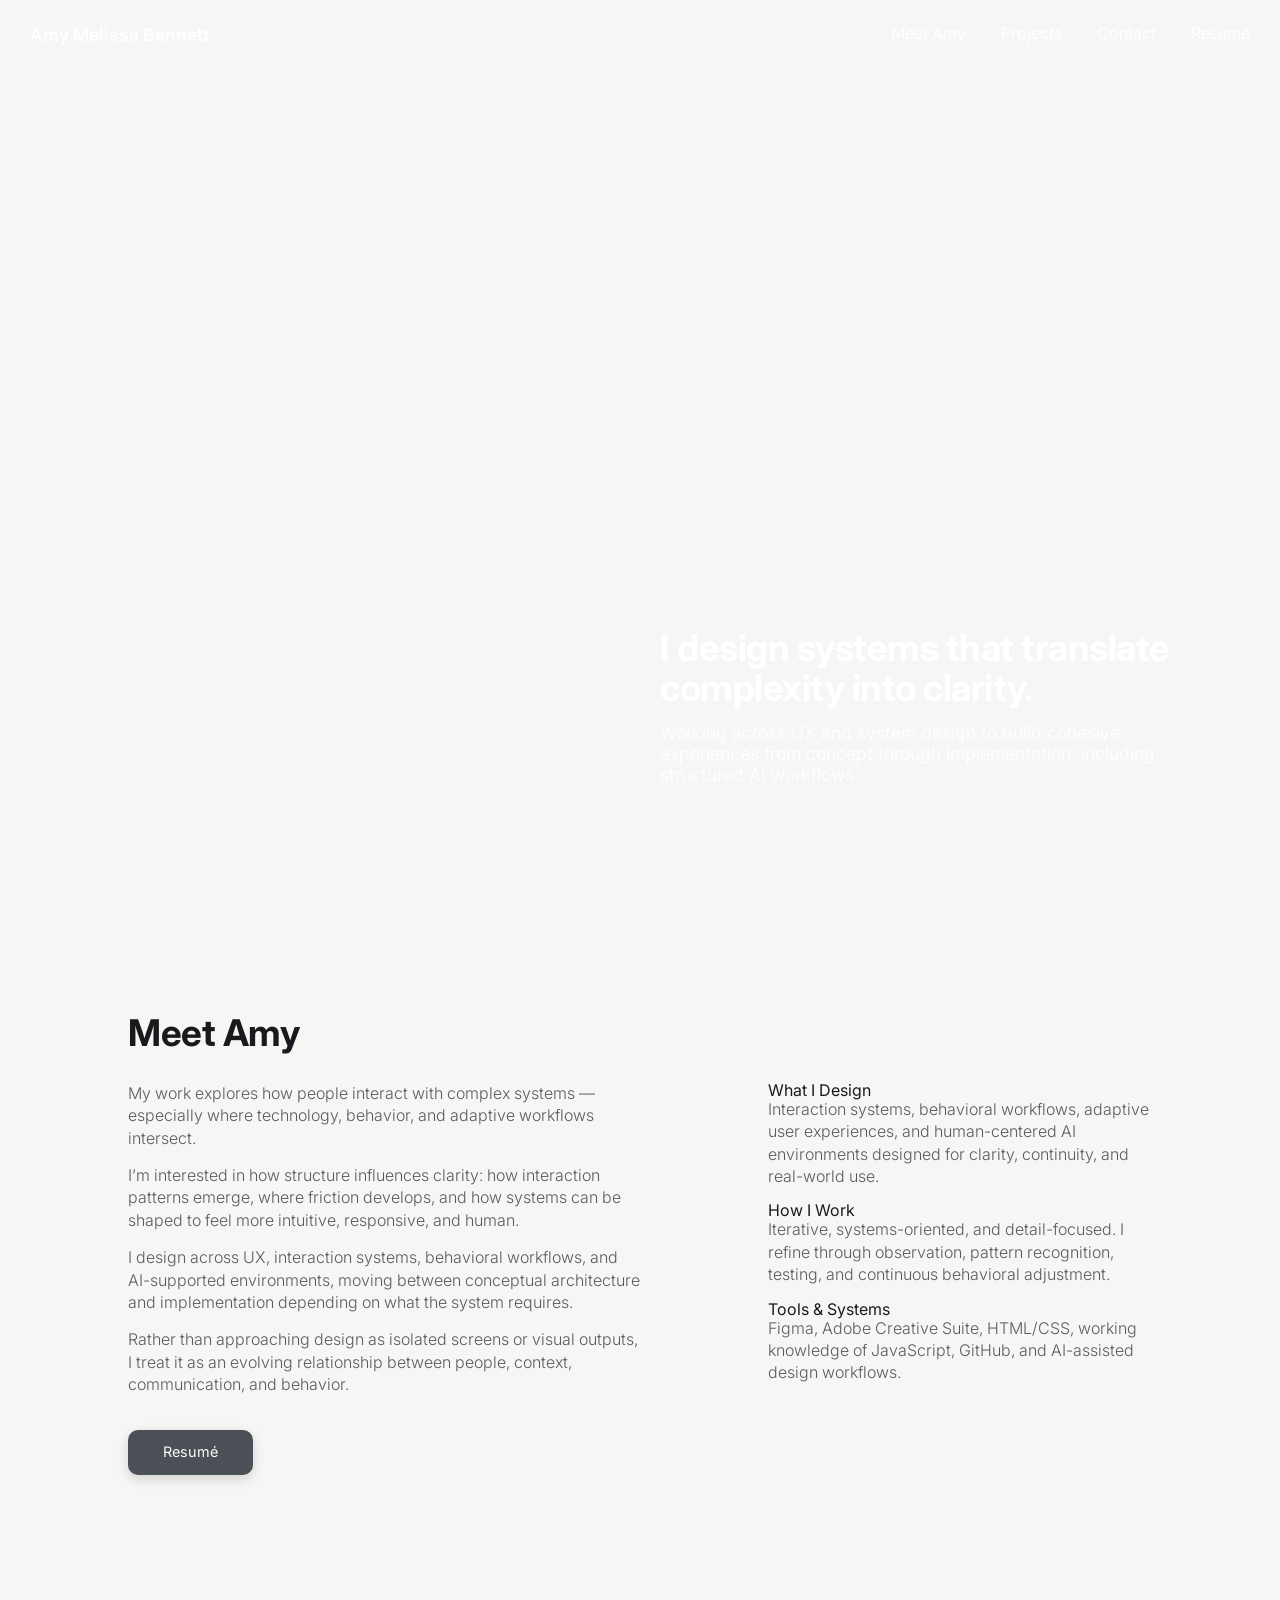
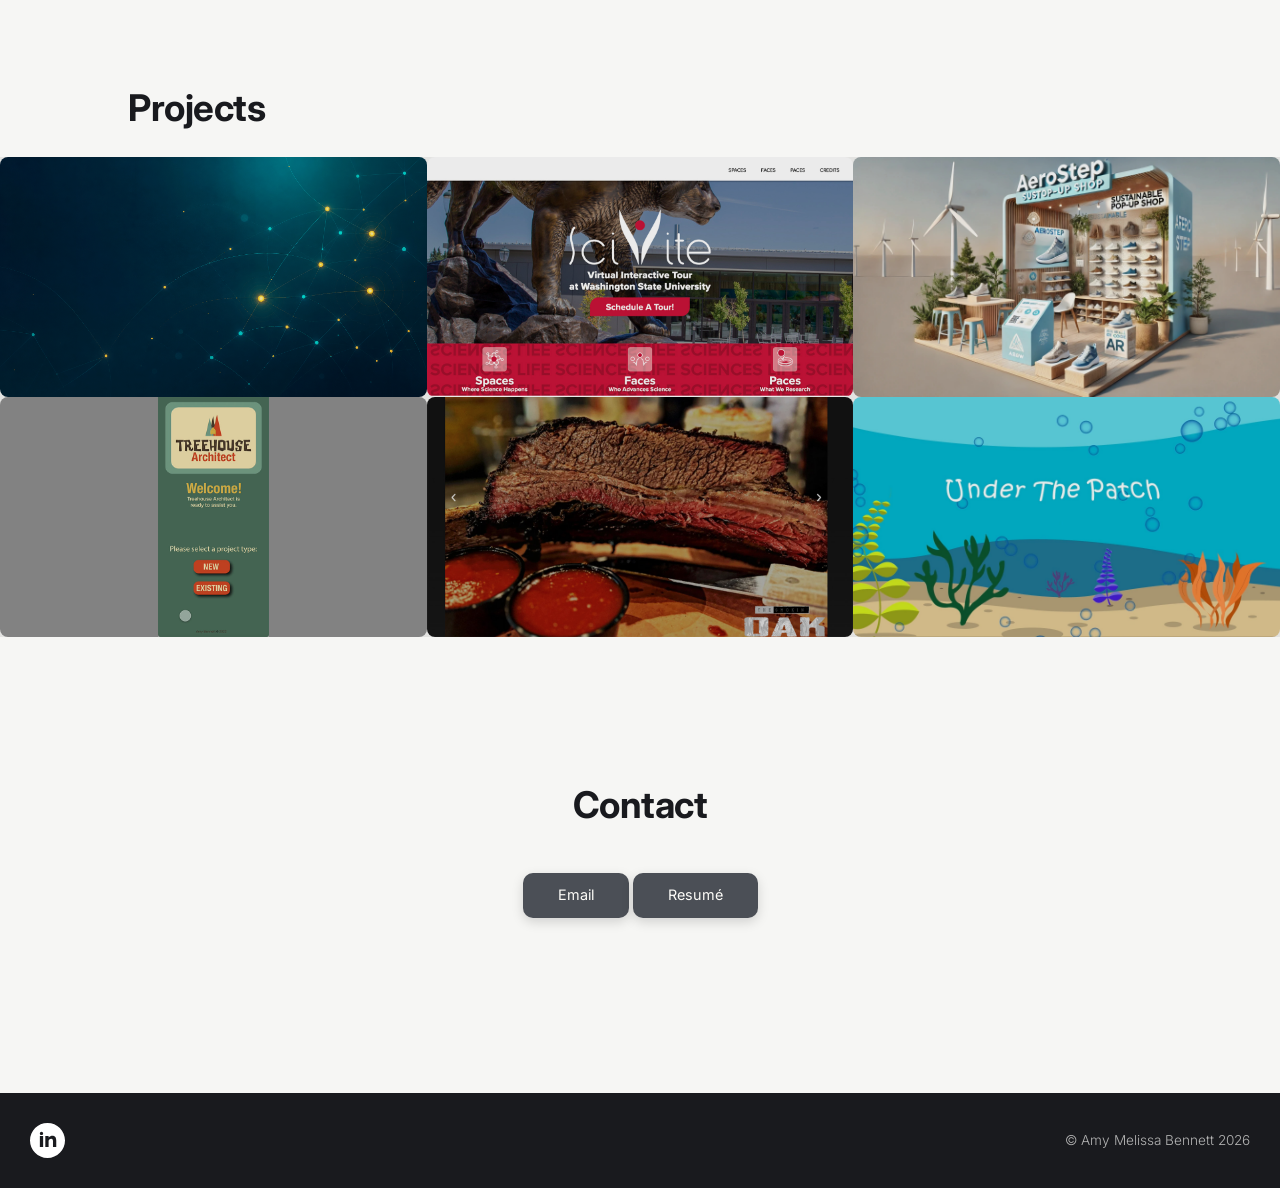
==== index.html @ 5b9f4023 "Initial portfolio migration" ====
<!DOCTYPE html>
<html lang="en">

<head>
     <meta charset="utf-8">

     <!--Site metadata and SEO-->
     <title>Amy Melissa Bennett</title>
     <meta name="description" content="I design systems that translate complexity into clarity.">

     <!--Responsive design call-->
     <meta name="viewport" content="width=device-width, initial-scale=1, maximum-scale=1">

     <!--
          Portfolio site developed from a course starter template.
          Structure, content hierarchy, responsive behavior, visual system,
          interaction systems, and project presentation have been extensively customized and refined.
     -->

     <!--Stylesheets-->
     <link rel="stylesheet" type="text/css" href="css/reset.css">
     <link rel="stylesheet" type="text/css" href="css/styles.css">

     <!--Favicon-->
     <link rel="icon" type="image/svg+xml" href="img/favicon.svg">

     <!-- Font -->
     <link href="https://fonts.googleapis.com/css2?family=Inter:wght@300;400;500;600;700&display=swap" rel="stylesheet">


</head>

<body>

     <!--Header and Navigation-->
     <header>
          <a href="index.html#top" onclick="closeMobileNav()">
               <h1>Amy Melissa Bennett</h1>
          </a>
     </header>

     <nav id="nav">
          <a href="index.html#section-1" onclick="closeMobileNav()">Meet Amy</a>
          <a href="index.html#section-2" onclick="closeMobileNav()">Projects</a>
          <a href="index.html#section-4" onclick="closeMobileNav()">Contact</a>
          <a href="documents/bennett-resume.pdf" target="_blank" rel="noopener">Resumé</a>

     </nav>

     <!--Mobile menu-->
     <input type="checkbox" id="active" class="mobile-nav-input" aria-hidden="true">
     <div class="menu cross menu--1" aria-hidden="true">
          <label>
               <input id="checkbox" type="checkbox" onclick="toggleMobileNav()" class="mobile-nav-input">
               <svg viewBox="0 0 100 100" xmlns="http://www.w3.org/2000/svg">
                    <circle cx="50" cy="50" r="30" />
                    <path class="line--1" d="M0 40h62c13 0 6 28-4 18L35 35" />
                    <path class="line--2" d="M0 50h70" />
                    <path class="line--3" d="M0 60h62c13 0 6-28-4-18L35 65" />
               </svg>
          </label>
     </div>

     <!--Main-->
     <main>

          <!--Hero Section-->
          <section id="top" class="full-height hero">
               <div class="hero-copy">
                    <h2>I design systems that translate complexity into clarity.</h2>
                    <p>Working across UX and system design to build cohesive experiences from concept through implementation, including structured AI workflows.</p>
               </div>
          </section>

          <!--Meet Amy Section-->
          <section id="section-1">
               <h2 class="col-80 margin-auto">Meet Amy</h2>
               <article class="col-40 col-left">
                    <p>
                         My work explores how people interact with complex systems — especially where technology, behavior, and adaptive workflows intersect.
                    </p>
                    <p>
                         I’m interested in how structure influences clarity: how interaction patterns emerge, where friction develops, and how systems can be shaped to feel more intuitive, responsive, and human.
                    </p>
                    <p>
                         I design across UX, interaction systems, behavioral workflows, and AI-supported environments, moving between conceptual architecture and implementation depending on what the system requires.
                    </p>
                    <p>
                         Rather than approaching design as isolated screens or visual outputs, I treat it as an evolving relationship between people, context, communication, and behavior.
                    </p>

                    <a href="documents/bennett-resume.pdf" target="_blank" rel="noopener" class="primary-btn">Resumé</a>

               </article>

               <article class="col-30 col-right">
                    <h4>What I Design</h4>
                    <p>Interaction systems, behavioral workflows, adaptive user experiences, and human-centered AI environments designed for clarity, continuity, and real-world use.</p>
               
                    <h4>How I Work</h4>
                    <p>Iterative, systems-oriented, and detail-focused. I refine through observation, pattern recognition, testing, and continuous behavioral adjustment.</p>
               
                    <h4>Tools & Systems</h4>
                    <p>Figma, Adobe Creative Suite, HTML/CSS, working knowledge of JavaScript, GitHub, and AI-assisted design workflows.</p>
               </article>
               
          </section>


          <!--Projects Section-->
          <section id="section-2">
               <h2 class="col-80 margin-auto">Projects</h2>

               <div class="grid-wrapper full-width">
                    
                    <a href="project-designing-ai.html">
                         <article>
                              <figure>
                                   <img src="img/designing-ai-thumbnail.png" alt="Abstract network of connected nodes in blue-green tones with glowing yellow points">
                              </figure>
                              <div class="grid-item-text">
                                   <h3>Designing Context-Aware Behavioral Architecture for Stateless AI Systems</h3>
                                   <h5>Reconstructing continuity through context-specific interaction environments and behavioral conditioning.</h5>
                              </div>
                         </article>
                    </a>
                    
                    <a href="project-scivite-v2.html">
                         <article>
                              <figure>
                                   <img src="img/scivite-thumb.jpg" alt="WSU Vancouver Life Sciences tour project">
                              </figure>
                              <div class="grid-item-text">
                                   <h3>SciVite</h3>
                                   <h5>Translating institutional direction into a structured visual and interaction system for exploring WSU Vancouver’s Life Sciences Building.</h5>
                              </div>
                         </article>
                    </a>

                    <a href="project-aerostep.html">
                         <article>
                              <figure>
                                   <img src="img/AeroStep-pop-up.jpeg" alt="an ai generated image of an Aerostep pop-up event, featuring shoe displays, design elements, and interactivity">
                              </figure>
                              <div class="grid-item-text">
                                   <h3>Aerostep: A Sustainable Brand Experience System</h3>
                                   <h5>Structuring physical, digital, and social touchpoints into a coordinated brand system.</h5>
                              </div>
                         </article>
                    </a>

                    <a href="project-treehouse-architect-v2.html">
                         <article>
                              <figure>
                                   <img src="img/treehouse-architect-thumb.jpg" alt="Treehouse Architect app interface showing guided planning and estimate workflow">
                              </figure>
                              <div class="grid-item-text">
                                   <h3>Treehouse Architect</h3>
                                   <h5>Transforms environmental and client inputs into a guided decision system that generates a shareable PDF estimate for on-site treehouse planning.</h5>
                              </div>
                         </article>
                    </a>
                    
                    <a href="project-smokin-oak-v2.html">
                         <article>
                              <figure>
                                   <img src="img/smokin-oak-thumb.jpg" alt="The Smokin’ Oak Pit and Drinkery website">
                              </figure>
                              <div class="grid-item-text">
                                   <h3>Digital Atmosphere for a Physical Brand</h3>
                                   <h5>Carrying the restaurant’s warmth, identity, and atmosphere into digital space through interaction and visual design.</h5>
                              </div>
                         </article>
                    </a>

                    <a href="project-under-the-patch-v2.html">
                         <article>
                              <figure>
                                   <img src="img/under-the-patch-thumb.jpg" alt="Illustrated underwater scene from Under the Patch animated environmental short">
                              </figure>
                                   <div class="grid-item-text">
                                        <h3>Under the Patch</h3>
                                        <h5>Environmental storytelling through symbolic animation, motion design, and emotionally driven visual systems.</h5>
                                   </div>
                         </article>
                    </a>
               </div>
          </section>

          <!--Contact Section-->
          <section id="section-4">
               <h2 class="col-80 margin-auto center-text">Contact</h2>
               <article class="col-60 margin-auto center-text">          
                    <a href="mailto:AmyMelissaBennett.media@gmail.com" class="primary-btn">Email</a>
                    <a href="documents/bennett-resume.pdf" target="_blank" rel="noopener" class="primary-btn">Resumé</a>
               </article>
          </section>
          


     </main>


     <!--Footer-->
     <footer>
          <a href="https://www.linkedin.com/in/amy-melissa-bennett-996837213/"
               target="_blank"
               rel="noopener"
               aria-label="Visit Amy Melissa Bennett's LinkedIn profile"
               class="linkedin-btn"></a>

          <p id="copyright">© Amy Melissa Bennett 2026</p>
     </footer>


     <!--Scripts-->
     <script src="js/main.js"></script>
</body>

</html>
---- css/styles.css ----
/* 
    Portfolio site developed from a course starter template.
    Layout systems, responsive behavior, interaction styling,
    visual hierarchy, component structure, and project presentation
    have been extensively customized and refined.
*/

/* --Foundation-- */

:root {
    --color-bg: #F6F6F4;            /* Background (light, soft white) */
    --color-accent-light: #E6DED7;  /* Clay pink (divider, subtle tint) */
    --color-text: #191A1E;          /* Primary text */
    --color-text-light: #4B4F56;    /* Subtext, hover elements */
    --color-highlight: #ef862f;     /* CTA, buttons, hover, link highlights */
    --color-border: #f9a661;          /* Optional warm glow or hover edge */
    }


html {
    scroll-behavior: smooth;
}

body {
    margin: 0;
    position: relative;
    font-style: normal;
    font-size: 18px;
    color: var(--color-text);
    box-sizing: border-box;
    background-color: var(--color-bg);
    font-family: 'Inter', sans-serif;
}

img {
    width: 100%;
}


/* Typography */
h1,
h2,
h3,
h4,
h5,
h6 {
    margin: 0;
}

h1 {
    font-weight: 600;
    min-height: 50px;
    display: flex;
    align-items: center;
}

h2 {
    font-size: 1.5em;
    font-weight: 700;
    padding-bottom: 30px;
    letter-spacing: -0.5px;
}

h3 {
    font-size: 1.3em;
    font-weight: 600;
    margin-bottom: 20px;
    color: var(--color-bg);
    line-height: 1;
}

.hero h3 {
    color: #4B4F56;
    font-weight: 400;
}

.hero h4 {
    color: #4B4F56;
}

p {
    line-height: 1.4;
    opacity: .7;
    font-weight: 300;
    margin-bottom: 15px;
}

/* Project subtitle (system-level descriptor under h2) */
.project-page h2 {
    padding-bottom: 0;
}

.project-subtitle {
    margin-top: 0.35rem;
    margin-bottom: clamp(2rem, 4vw, 3.5rem);
    font-size: clamp(1rem, 1.1vw, 1.15rem);
    line-height: 1.35;
    color: var(--color-text-light);
    opacity: 0.85;
}

a {
    text-decoration: none;
    color: inherit;
    transition: color .3s, transform .3s;
    font-weight: 400;
}

a span {
    display: inline-block;
    transition: transform .3s;
}

a:hover {
    color:	var(--color-text-light)
}

a:hover span {
    transform: translateX(5px);
}

.ai-note {
    color: var(--color-text-light);
    font-size: .9rem;
    padding-top: 1.5rem;
}

/* Typography Media Queries */
@media only screen and (min-width: 768px) {
    body {
        font-size: 16px;
    }

    h2 {
        font-size: 2.3rem;
    }
}

@media only screen and (min-width: 1500px) {
    body {
        font-size: 18px;
    }

    h2 {
        font-size: 3.0vw;
    }
}

.project-heading-dark {
    color: #191A1E;
    font-weight: 600;
    margin-bottom: 10px;
}

.primary-btn {
    display: inline-block;
    background-color: #4B4F56;
    color: #FDFCF8;
    padding: 15px 35px;
    margin-top: 20px;
    font-size: 0.9em;
    border: none;
    border-radius: 10px;
    box-shadow: 0 4px 12px rgba(0, 0, 0, 0.15);
    transition: all 0.3s ease;
    cursor: pointer;
    font-family: 'Inter', sans-serif;
    text-align: center;
}

.primary-btn:hover {
    background-color: #ef862f;
    color: #FDFCF8;
    box-shadow: 0 6px 13px rgb(180, 84, 6);
}


/* Layout */
section {
    box-sizing: border-box;
    position: relative;
    padding: 75px 0;
    display: flex;
    flex-direction: column;
    justify-content: space-between;
    align-items: center;
    flex-wrap: wrap;
    overflow: hidden;
}

section.col-80.margin-auto {
    padding-bottom: 30px;
}

.hero {
    display: flex;
    align-items: flex-end;
    justify-content: flex-end;
    background-image: url("../img/hero-2.5.png");
    background-repeat: no-repeat;
    background-size: cover;
    background-position: center;
    padding: 80px 80px 140px 80px;
}

.hero-copy {
    max-width: 560px;
    color: white;
    text-align: left;
    margin-right: 60px;
}

.hero-copy h2 {
    font-weight: 700;
    font-size: 2.3rem;
    line-height: 1.1;
    color: white;
}

.hero-copy p {
    font-weight: 400;
    color: white;
    opacity: .9;
    font-size: 1.1rem;
    line-height: 1.2;
    margin-top: -17px;
}

.vimeo-container {
    width: 100%;
    max-width: 1280px;
    aspect-ratio: 16 / 9;
    margin: 0 auto 40px auto;
    position: relative;
}
.vimeo-container iframe {
    border-radius: 12px;
    overflow: hidden;
    box-shadow: 0 10px 25px rgba(0, 0, 0, 0.15);
    width: 100%;
    height: 100%;
    display: block;
}

#project {
    padding-top: 50px;
}

.col-left {
    margin: auto;
    margin-bottom: 35px;
}

.col-right {
    margin: auto;
    margin-bottom: 35px;
}

.auto-width {
    width: 80%;
}

.col-30,
.col-40,
.col-50,
.col-60,
.col-80 {
    width: 80%;
}

.full-width {
    width: 100%;
}

.margin-auto {
    margin: auto;
}

.center-text {
    text-align: center;
}

.round-corners {
    border-radius: 10px;
}

#section-1 h2 {
        margin-top: 40px;
}

#section-2 h2 {
    margin-top: 30px;
}

/* Project page hero media.
   Supports both embedded video and static image hero layouts. */
.project-hero {
    flex-direction: column;
    align-items: flex-start;
}

.project-hero-image {
    width: 100%;
    max-width: 1280px;
    margin: 0 auto 40px auto;
}

.project-hero-image img {
    display: block;
    width: 100%;
    height: auto;
    border-radius: 12px;
    box-shadow: 0 10px 25px rgba(0, 0, 0, 0.15);
}

/* Layout Media Queries */

@media only screen and (max-width: 767px) {

    .hero {
        min-height: 100vh;
        padding: 110px 20px 50px 20px;
        justify-content: flex-end;
        align-items: flex-end;
        background-position: center;
    }

    .hero-copy {
        margin-right: 20px;
        max-width: 300px;
        text-align: left;
    }

    .hero-copy h2 {
        font-size: 2rem;
        line-height: 1.12;
        max-width: 300px;
        padding-bottom: 13px;
    }

    .hero-copy p {
        font-size: 1rem;
        line-height: 1.25;
        max-width: 260px;
        margin-top: 4px;
    }

    section {
        padding: 20px 0;
    }

    #section-4 .primary-btn {
        display: block;
        margin: 7px auto;
        width: 80%;
        max-width: 300px;
    }

    .project-page .vimeo-container {
        aspect-ratio: 2 / 3;
    }

    .process-grid .grid {
        grid-template-columns: 1fr;
    }
}

@media only screen and (min-width: 768px) {
    section {
        flex-direction: row;
    }

    section.flex-reverse {
        flex-direction: row-reverse;
    }

    .col-left {
        margin-top: 0;
        margin-bottom: 35px;
        margin-left: 10%;
        margin-right: 5%;
        align-self: flex-start;
    }

    .col-right {
        margin-top: 0;
        margin-bottom: 35px;
        margin-right: 10%;
        margin-left: 5%;
        align-self: flex-start;
    }

    .auto-width {
        width: auto;
    }

    .col-30 {
        width: 30%;
    }

    .col-40 {
        width: 40%;
    }

    .col-50 {
        width: 50%;
    }

    .col-60 {
        width: 60%;
    }
}

@media screen and (min-width: 1024px) {
    section.full-height {
        min-height: 100vh;
        padding: 100px 0;
    }
}

/* Header & Navigation */
header {
    box-sizing: border-box;
    position: fixed;
    width: 100%;
    display: flex;
    flex-direction: row;
    justify-content: space-between;
    align-items: center;
    padding: 10px 30px;
    z-index: 998;
    font-size: 1.1em;
    background-color: rgba(255, 255, 255, 0);
    transition: background-color .45s ease, color .65s ease;
    color: white;
}

header h1 {
    transition: color .8s ease;
}

.header-solid {
    background-color: rgba(255, 255, 255, 1);
    color: #191A1E;
}

body.menu-open header h1 {
    color: #191A1E;
}

/* Mobile Menu & Button Animation */

.mobile-nav-input {
    display: none;
}

.menu--1 label {
    display: block;
    cursor: pointer;
    position: fixed;
    width: 25vw;
    height: 25vw;
    max-width: 80px;
    max-height: 80px;
    top: -5px;
    right: 0;
    z-index: 998;
    padding: 0 10px;
}

.menu--1 path {
    fill: none;
    stroke: #ffffff;
    stroke-width: 3;
    stroke-linecap: round;
    stroke-linejoin: round;
    --length: 24;
    --offset: -38;
    stroke-dasharray: var(--length) var(--total-length);
    stroke-dashoffset: var(--offset);
    transition: all .8s cubic-bezier(.645, .045, .355, 1);
}

body.scrolled .menu--1 path {
    stroke: #000000;
}

body.menu-open header h1 {
    color: #191A1E;
}

body.menu-open .menu--1 path {
    stroke: #191A1E;
}

body.menu-open {
    overflow: hidden;
}

.menu--1 circle {
    fill: #fff3;
    opacity: 0;
}

.menu--1 label:hover circle {
    opacity: 1;
}

.cross input:checked+svg .line--1,
.cross input:checked+svg .line--3 {
    --length: 22.627416998;
}

.cross input:checked+svg .line--2 {
    --length: 0;
}

.menu--1 .line--1,
.menu--1 .line--3 {
    --total-length: 126.64183044433594;
}

.menu--1 .line--2 {
    --total-length: 70;
}

.menu--1 input:checked+svg .line--1,
.menu--1 input:checked+svg .line--3 {
    --offset: -94.1149185097;
}

.menu--1 input:checked+svg .line--2 {
    --offset: -50;
}

nav a {
    margin-right: 0;
    margin-bottom: 35px;
}

nav a:last-of-type {
    margin-right: 0;
}

nav {
    display: flex;
    justify-content: center;
    align-items: center;
    position: fixed;
    top: 0;
    right: -110%;
    flex-direction: column;
    z-index: 997;
    height: 100vh;
    width: 100vw;
    background-color: #F1F3F5;
    transition: right 1s ease;
    font-size: 2em;
    opacity: 1;
    font-weight: 700;
    color: #191A1E;
}

.show-nav-mob {
    right: 0;
}

.overflow-mob {
    width: 110%;
}

/* Mobile Menu Media Queries */
@media screen and (min-width: 768px) {
    .menu--1 {
        display: none;
    }

    nav {
        float: right;
        position: fixed;
        right: 0;
        top: 15px;
        width: 50%;
        padding: 10px 30px;
        background-color: transparent;
        z-index: 999;
        height: auto;
        width: auto;
        flex-direction: row;
        font-size: 1em;
        color: white;
    }

    nav a {
        margin-right: 35px;
        margin-bottom: 0;
    }

    nav a:last-of-type {
        margin-right: 0;
    }

    .overflow-mob {
        width: 40%;
    }
}

@media only screen and (min-width: 768px) and (max-width: 1023px) {
    .hero {
        min-height: 100vh;
        justify-content: flex-end;
        align-items: flex-end;
        padding: 100px 70px 90px 40px;
    }

    .hero-copy {
        max-width: 540px;
        margin-right: 0;
    }

    .hero-copy h2 {
        font-size: 2.3rem;
        line-height: 1.15;
        padding-bottom: 12px;
    }

    .hero-copy p {
        font-size: 1.1rem;
        line-height: 1.25;
        margin-top: 0px;
    }
}


/* Grid */
.grid-wrapper {
    display: flex;
    flex-direction: row;
    flex-wrap: wrap;
    justify-content: center;
}

.grid-wrapper a {
    box-sizing: border-box;
    width: 100%;
    position: relative;
    overflow: hidden;
}

.grid-wrapper article figure {
    aspect-ratio: 16 / 9;
    width: 100%;
    overflow: hidden;
    border-radius: 8px;
}

.grid-wrapper article img {
    width: 100%;
    height: 100%;
    object-fit: cover;
    display: block;
    transition: transform 0.3s;
}

.grid-wrapper article {
    position: relative;
    overflow: hidden;
}


.grid-wrapper article::before {
    content: "";
    position: absolute;
    top: 0;
    left: 0;
    height: 100%;
    width: 100%;
    background: rgba(0, 0, 0, 0.08);
    z-index: 1;
    pointer-events: none;
    transition: background 0.3s ease;
}

.grid-wrapper article:hover::before {
    background: rgba(0, 0, 0, 0.15);
}


.grid-item-text {
    z-index: 2;
}

.grid-item-text {
    height: 100%;
    width: 100%;
    position: absolute;
    top: 0;
    left: 0;
    margin: 0;
    display: flex;
    flex-direction: column;
    justify-content: center;
    align-items: stretch;
    background-color: rgba(0, 0, 0, .5);
    color: var(--color-bg);
    opacity: 0;
    transition: opacity .3s;
}

.grid-wrapper article:hover .grid-item-text {
    opacity: 1;
}

.grid-wrapper article:hover img {
    transform: scale(1.5);
}

/* Grid Media Queries */
@media screen and (min-width: 768px) {
    .grid-wrapper a {
        width: 50%;
    }
}

@media screen and (min-width: 1024px) {
    .grid-wrapper a {
        width: 33.333%;
    }
}


/* Footer */
footer {
    display: flex;
    justify-content: space-between;
    align-items: center;
    padding: 30px;
    margin-top: 100px;
    background-color: 	var(--color-text);
    color: var(--color-bg);
}

.linkedin-btn {
    position: relative;
    width: 35px !important;
    height: 35px;
    z-index: 20;
    background: url("../img/ico-linkedin-light.svg") no-repeat;
    transition: all .25s ease-in-out;
    margin-right: 30px;
}

#copyright {
    margin-left: auto;
    margin-bottom: 0;
    font-size: .85em;
}

/* Process Grid Section */

.process-grid {
    padding-top: 0;
    margin-top: 0;
}

.process-grid h3 {
    margin-bottom: 32px; 
    font-size: 1.5rem;
}

.process-grid .grid {
    display: grid;
    grid-template-columns: 1fr 1fr;
    gap: 24px;
}

.process-grid .grid-item img {
    width: 100%;
    height: auto;
    display: block;
}

.process-grid .grid-item p {
    margin-top: 8px;
    font-size: 0.9rem;
    color: #555;
}

.process-grid .grid-three {
    grid-template-columns: repeat(3, 1fr);
}

.process-image a {
    display: block;
    cursor: zoom-in;
}

.process-image a:hover img {
    transform: scale(1.02);
    filter: brightness(0.9);
}

.process-image img {
    transition: transform 0.3s ease, filter 0.3s ease;
}

.process-note {
    color: var(--color-text-light);
    font-size: 0.9rem;
    margin-top: -1.5rem;
    margin-bottom: 1.25rem;
}

.image-crop {
    height: 390px;          
    overflow: hidden;
}

.image-crop img {
    width: 100%;
    height: 100%;
    object-fit: cover;
    object-position: top;
}

/* Project page navigation overrides. 
Keeps fixed header text and mobile menu icon 
visible across light-background project pages. */
.project-page header,
.project-page header a,
.project-page header h1,
.project-page nav a {
    color: #191A1E;
}

.project-page .menu.cross svg path {
    stroke: #191A1E;
}

.project-page .menu.cross svg circle {
    stroke: #191A1E;
    fill: #191A1E;
}

.grid-wrapper article .grid-item-text > * {
    max-width: 80%;
    margin-left: 10%;
    margin-right: auto;
    text-align: left;
}
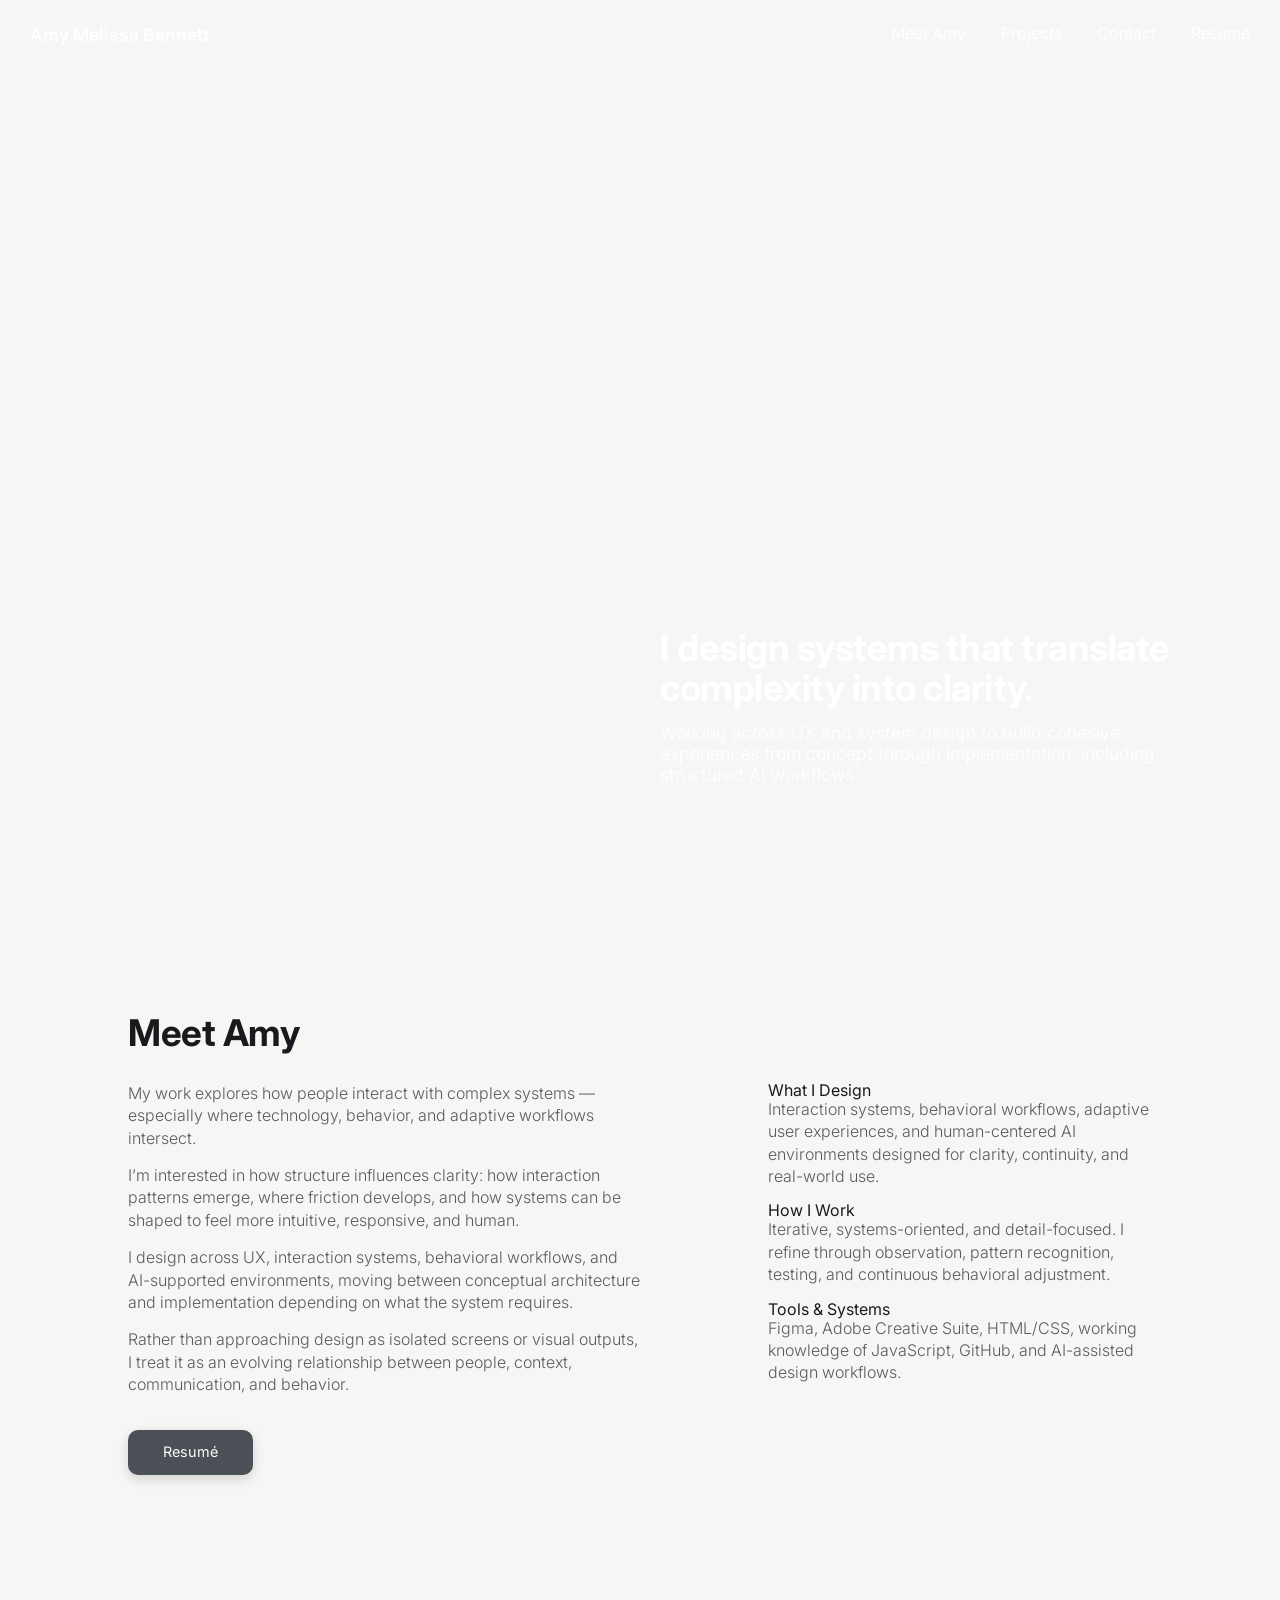
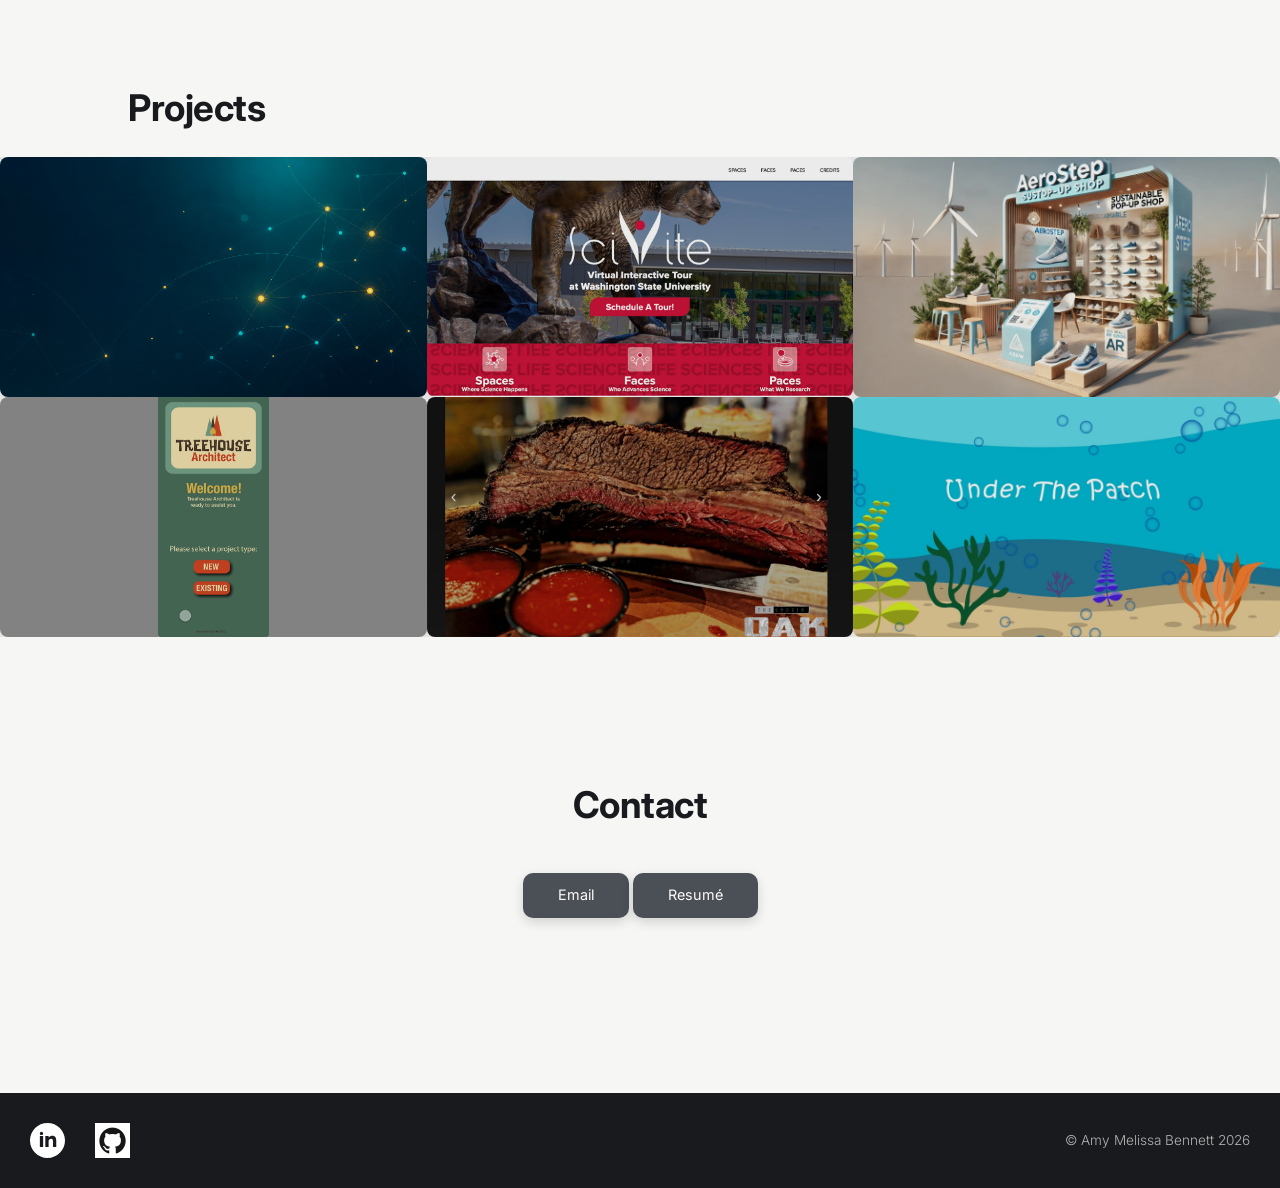
==== commit 16c5d50e: "Updated portfolio links and project system details" ====
--- a/index.html
+++ b/index.html
@@ -207,9 +207,19 @@
                target="_blank"
                rel="noopener"
                aria-label="Visit Amy Melissa Bennett's LinkedIn profile"
-               class="linkedin-btn"></a>
+               class="social-btn linkedin-btn">
+          </a>
+          <a href="https://github.com/amymelissabennettmedia-dotcom/amy-bennett-portfolio"
+          target="_blank"
+          rel="noopener"
+          aria-label="Visit Amy Melissa Bennett's GitHub repository"
+          class="social-btn github-btn">
+          <img src="img/github.png" alt="GitHub">
+          </a>
 
           <p id="copyright">© Amy Melissa Bennett 2026</p>
+
+          
      </footer>
 
 
--- a/css/styles.css
+++ b/css/styles.css
@@ -13,7 +13,7 @@
     --color-text: #191A1E;          /* Primary text */
     --color-text-light: #4B4F56;    /* Subtext, hover elements */
     --color-highlight: #ef862f;     /* CTA, buttons, hover, link highlights */
-    --color-border: #f9a661;          /* Optional warm glow or hover edge */
+    --color-border: #f9a661;          /* warm glow or hover edge */
     }
 
 
@@ -740,14 +740,21 @@
     color: var(--color-bg);
 }
 
-.linkedin-btn {
+.social-btn {
     position: relative;
     width: 35px !important;
     height: 35px;
     z-index: 20;
-    background: url("../img/ico-linkedin-light.svg") no-repeat;
     transition: all .25s ease-in-out;
     margin-right: 30px;
+}
+
+.linkedin-btn {
+    background: url("../img/ico-linkedin-light.svg") no-repeat;
+}
+
+.github-btn {
+    background: url("../img/github.svg") no-repeat;
 }
 
 #copyright {
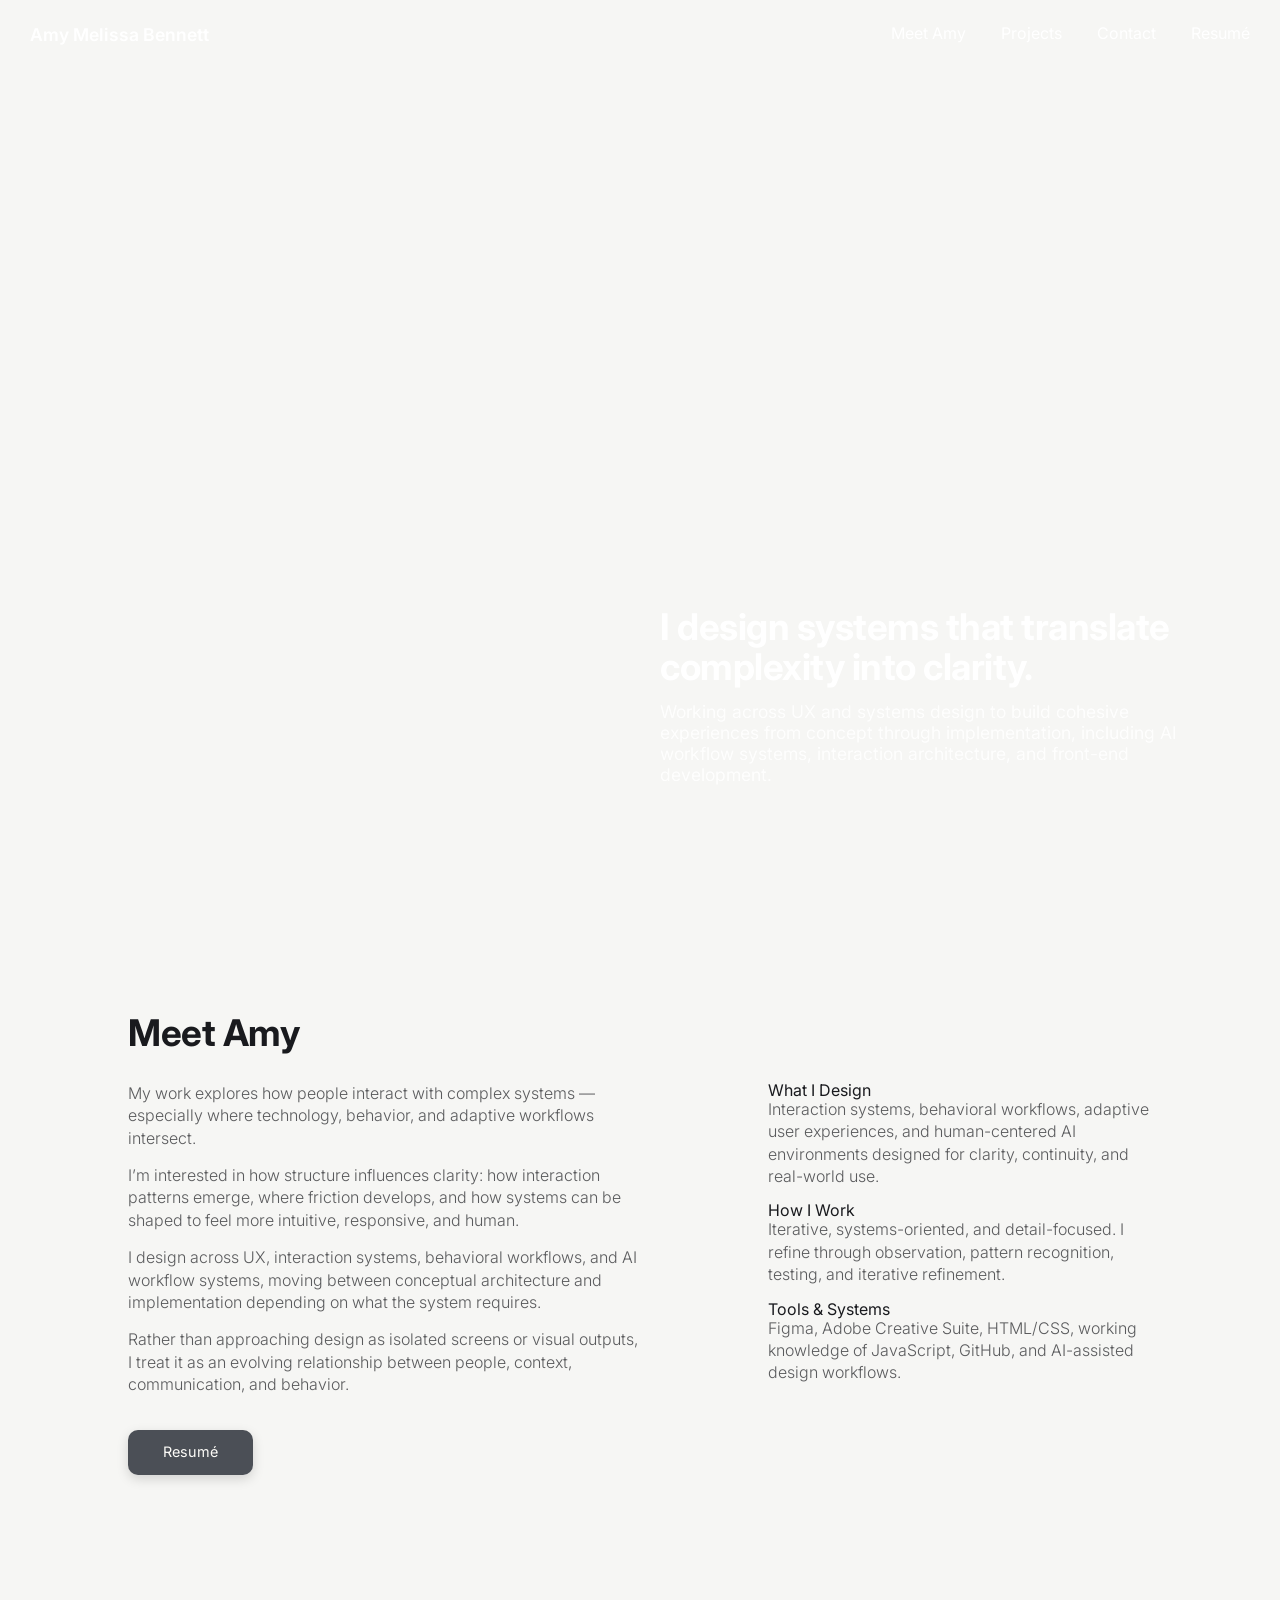
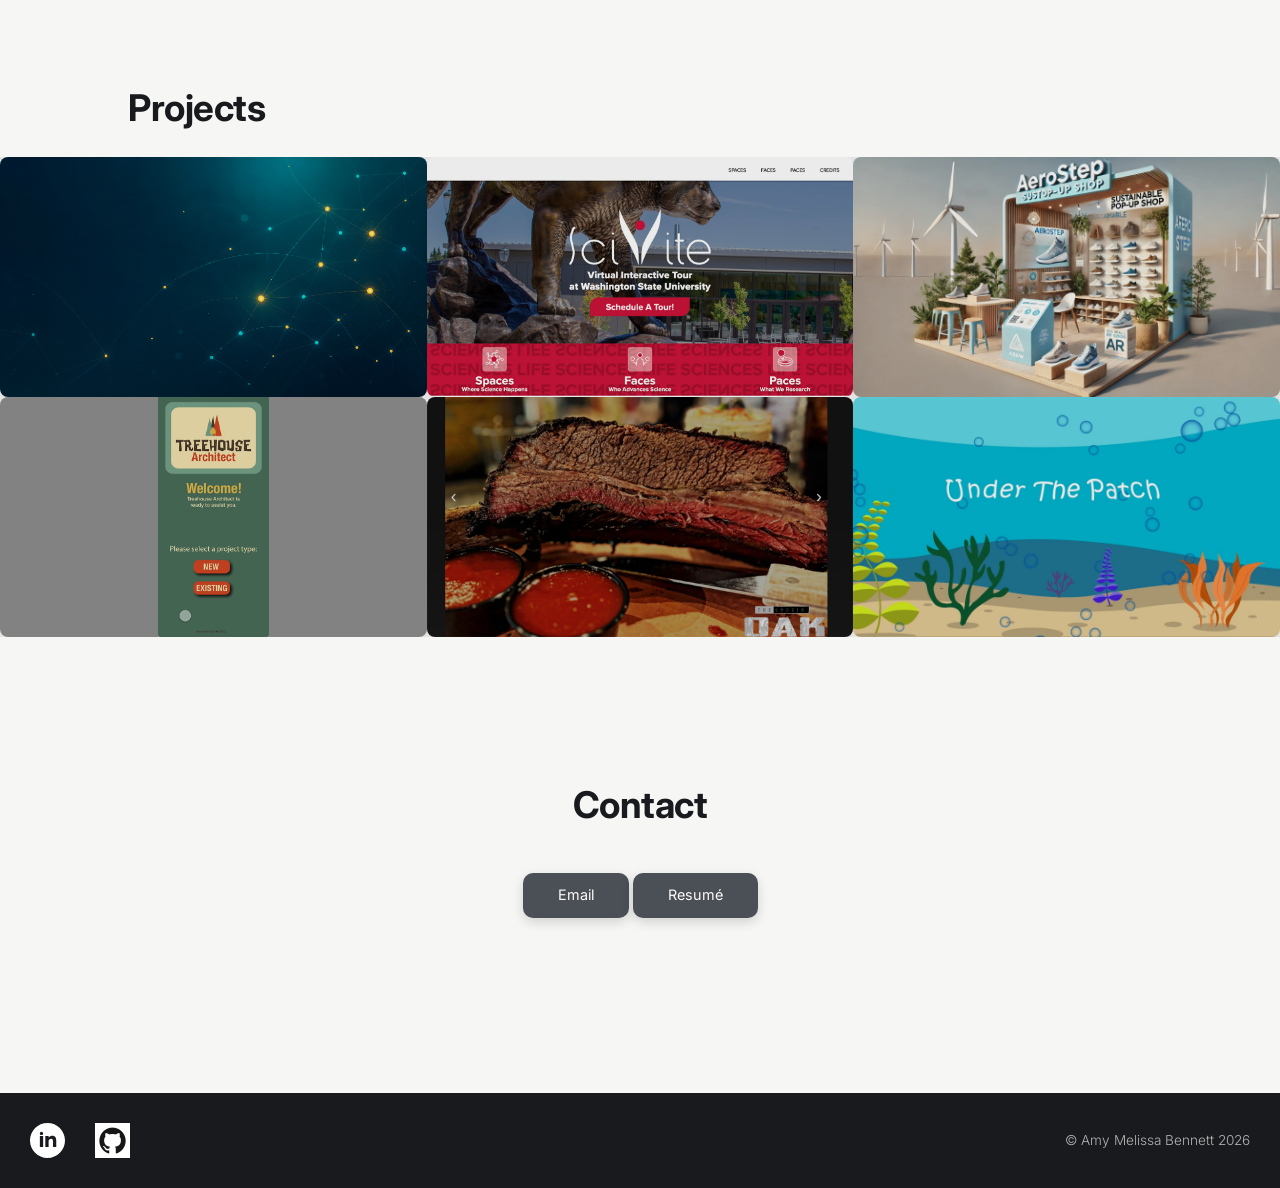
==== commit d62abda3: "Refine portfolio systems positioning and narrative" ====
--- a/index.html
+++ b/index.html
@@ -68,7 +68,7 @@
           <section id="top" class="full-height hero">
                <div class="hero-copy">
                     <h2>I design systems that translate complexity into clarity.</h2>
-                    <p>Working across UX and system design to build cohesive experiences from concept through implementation, including structured AI workflows.</p>
+                    <p>Working across UX and systems design to build cohesive experiences from concept through implementation, including AI workflow systems, interaction architecture, and front-end development.</p>
                </div>
           </section>
 
@@ -83,7 +83,7 @@
                          I’m interested in how structure influences clarity: how interaction patterns emerge, where friction develops, and how systems can be shaped to feel more intuitive, responsive, and human.
                     </p>
                     <p>
-                         I design across UX, interaction systems, behavioral workflows, and AI-supported environments, moving between conceptual architecture and implementation depending on what the system requires.
+                         I design across UX, interaction systems, behavioral workflows, and AI workflow systems, moving between conceptual architecture and implementation depending on what the system requires.
                     </p>
                     <p>
                          Rather than approaching design as isolated screens or visual outputs, I treat it as an evolving relationship between people, context, communication, and behavior.
@@ -98,7 +98,7 @@
                     <p>Interaction systems, behavioral workflows, adaptive user experiences, and human-centered AI environments designed for clarity, continuity, and real-world use.</p>
                
                     <h4>How I Work</h4>
-                    <p>Iterative, systems-oriented, and detail-focused. I refine through observation, pattern recognition, testing, and continuous behavioral adjustment.</p>
+                    <p>Iterative, systems-oriented, and detail-focused. I refine through observation, pattern recognition, testing, and iterative refinement.
                
                     <h4>Tools & Systems</h4>
                     <p>Figma, Adobe Creative Suite, HTML/CSS, working knowledge of JavaScript, GitHub, and AI-assisted design workflows.</p>
--- a/css/styles.css
+++ b/css/styles.css
@@ -757,6 +757,13 @@
     background: url("../img/github.svg") no-repeat;
 }
 
+.github-btn img {
+    width: 35px;
+    height: 35px;
+    object-fit: contain;
+    display: block;
+}
+
 #copyright {
     margin-left: auto;
     margin-bottom: 0;
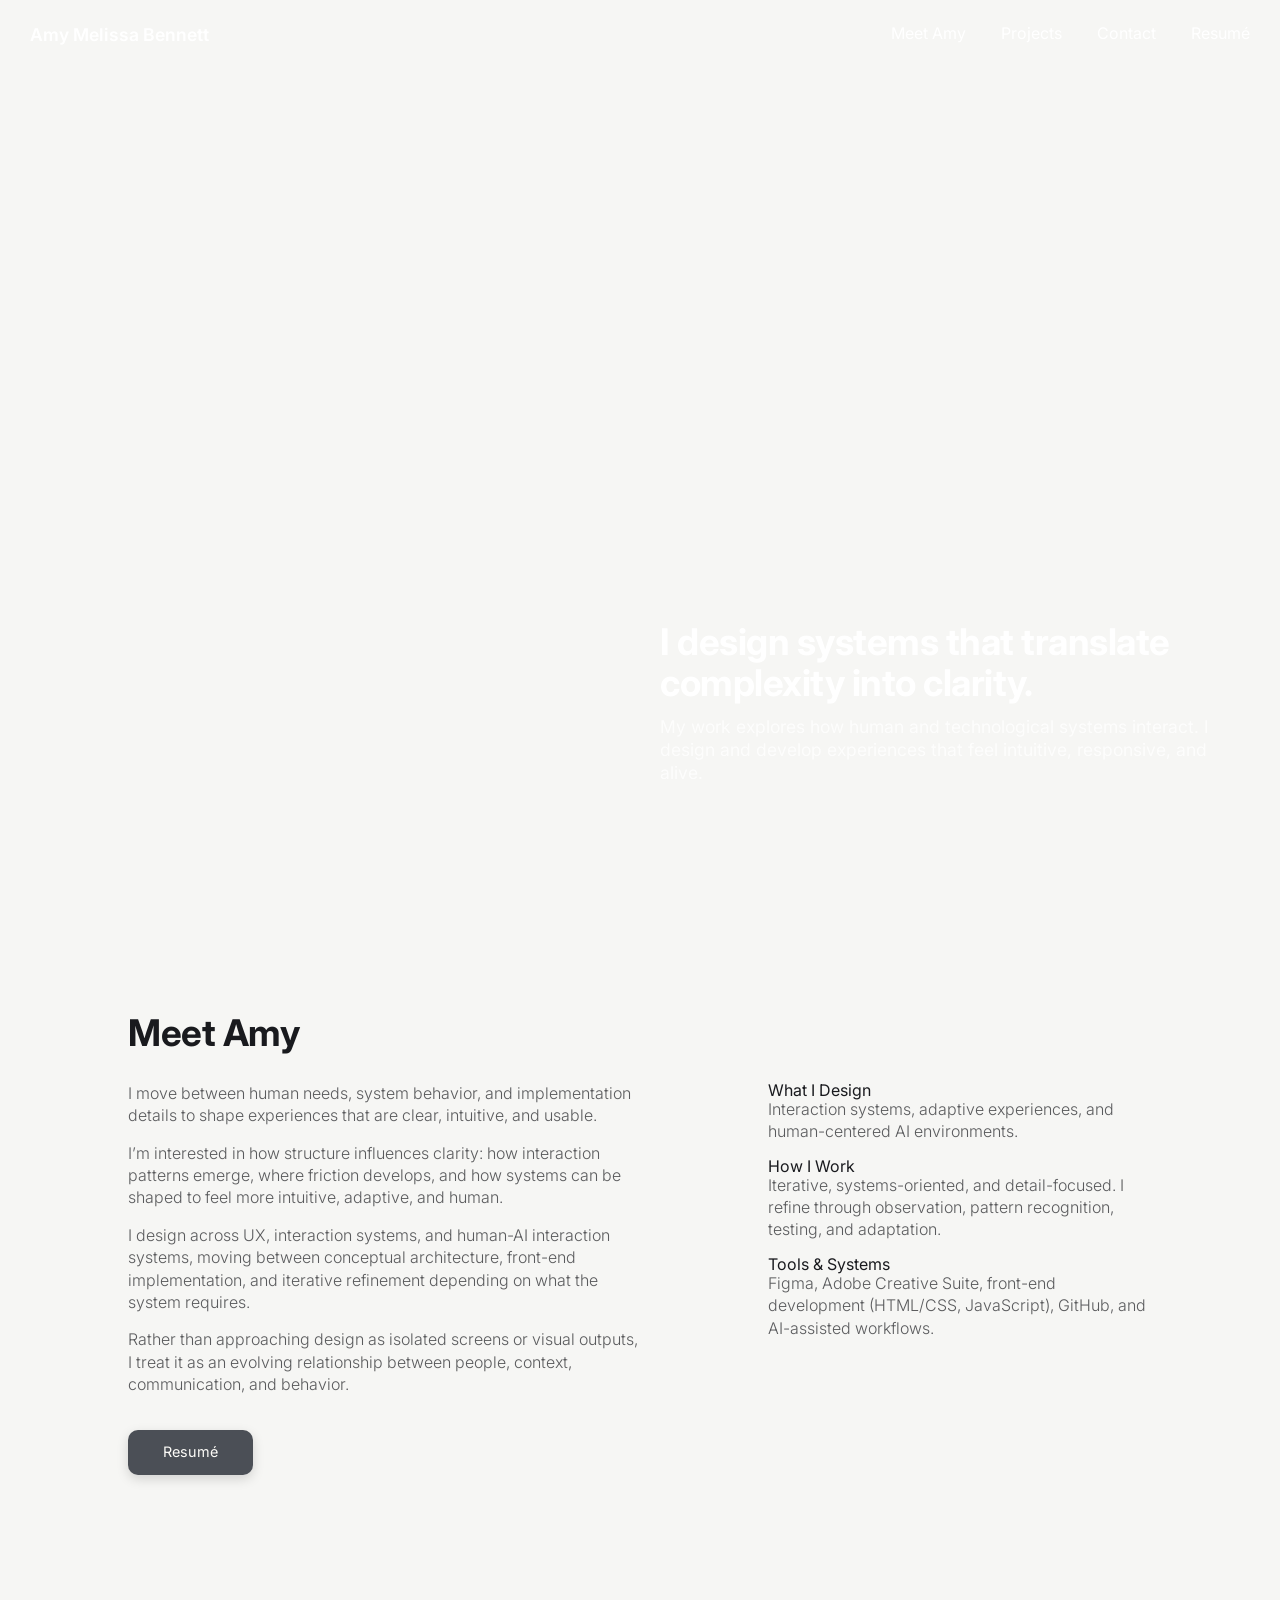
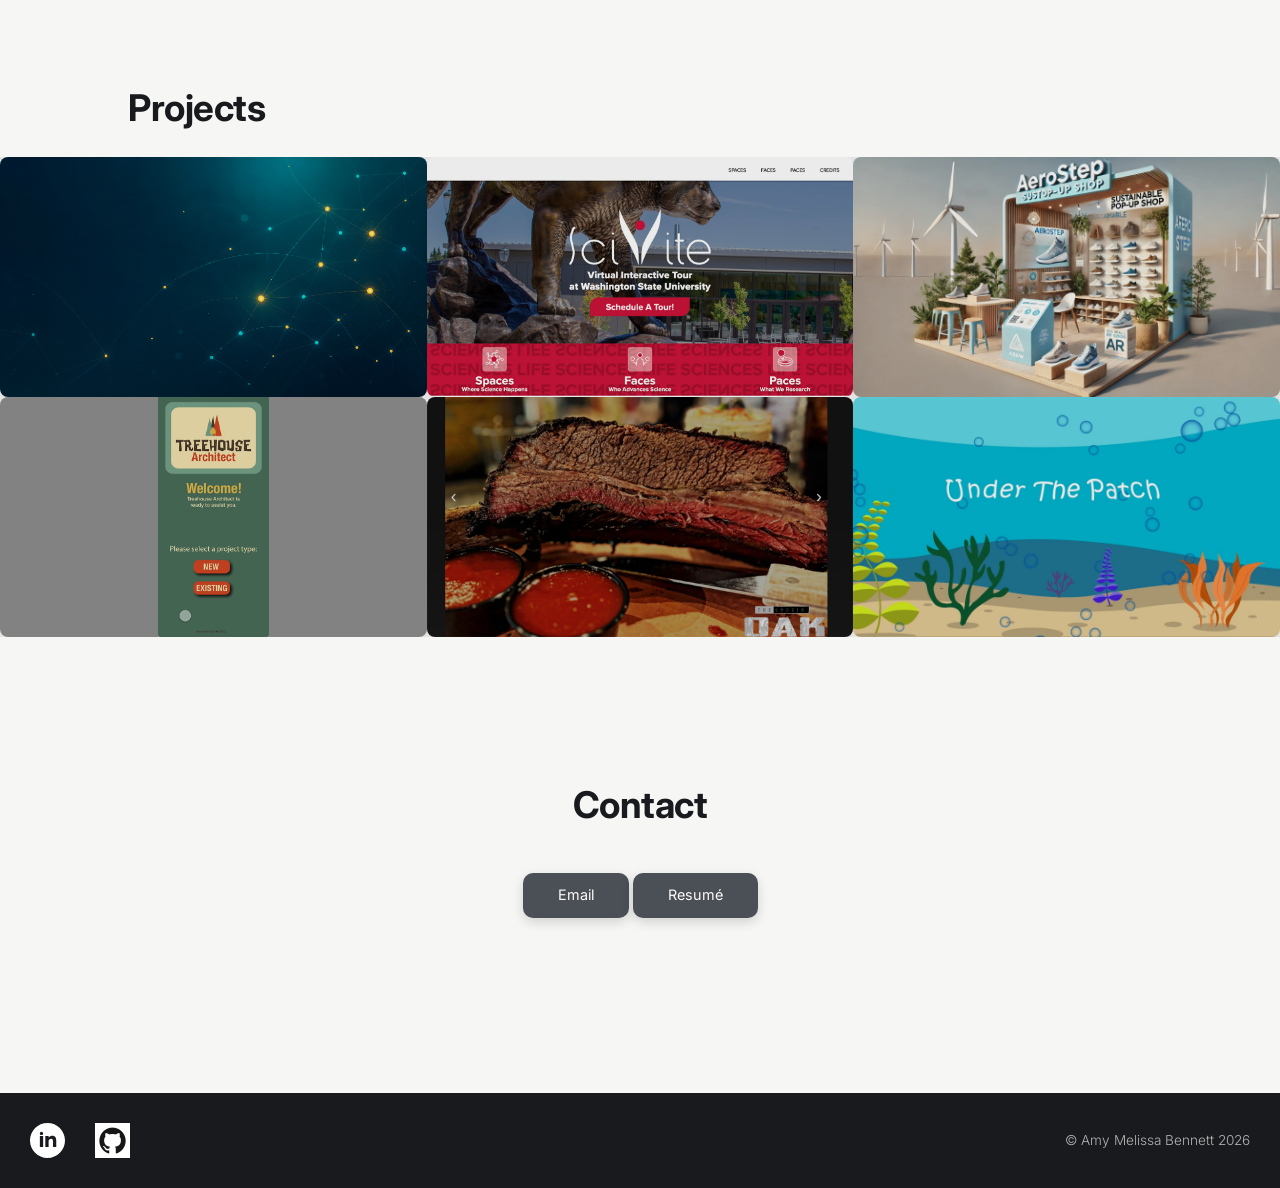
==== commit 2fe3adfb: "Refine AI interaction systems presentation" ====
--- a/index.html
+++ b/index.html
@@ -68,7 +68,7 @@
           <section id="top" class="full-height hero">
                <div class="hero-copy">
                     <h2>I design systems that translate complexity into clarity.</h2>
-                    <p>Working across UX and systems design to build cohesive experiences from concept through implementation, including AI workflow systems, interaction architecture, and front-end development.</p>
+                    <p>My work explores how human and technological systems interact. I design and develop experiences that feel intuitive, responsive, and alive.</p>
                </div>
           </section>
 
@@ -77,13 +77,13 @@
                <h2 class="col-80 margin-auto">Meet Amy</h2>
                <article class="col-40 col-left">
                     <p>
-                         My work explores how people interact with complex systems — especially where technology, behavior, and adaptive workflows intersect.
-                    </p>
-                    <p>
-                         I’m interested in how structure influences clarity: how interaction patterns emerge, where friction develops, and how systems can be shaped to feel more intuitive, responsive, and human.
-                    </p>
-                    <p>
-                         I design across UX, interaction systems, behavioral workflows, and AI workflow systems, moving between conceptual architecture and implementation depending on what the system requires.
+                         I move between human needs, system behavior, and implementation details to shape experiences that are clear, intuitive, and usable.
+                    </p>
+                    <p>
+                         I’m interested in how structure influences clarity: how interaction patterns emerge, where friction develops, and how systems can be shaped to feel more intuitive, adaptive, and human.
+                    </p>
+                    <p>
+                         I design across UX, interaction systems, and human-AI interaction systems, moving between conceptual architecture, front-end implementation, and iterative refinement depending on what the system requires.
                     </p>
                     <p>
                          Rather than approaching design as isolated screens or visual outputs, I treat it as an evolving relationship between people, context, communication, and behavior.
@@ -95,13 +95,13 @@
 
                <article class="col-30 col-right">
                     <h4>What I Design</h4>
-                    <p>Interaction systems, behavioral workflows, adaptive user experiences, and human-centered AI environments designed for clarity, continuity, and real-world use.</p>
+                    <p>Interaction systems, adaptive experiences, and human-centered AI environments.</p>
                
                     <h4>How I Work</h4>
-                    <p>Iterative, systems-oriented, and detail-focused. I refine through observation, pattern recognition, testing, and iterative refinement.
+                    <p>Iterative, systems-oriented, and detail-focused. I refine through observation, pattern recognition, testing, and adaptation.</p>
                
                     <h4>Tools & Systems</h4>
-                    <p>Figma, Adobe Creative Suite, HTML/CSS, working knowledge of JavaScript, GitHub, and AI-assisted design workflows.</p>
+                    <p>Figma, Adobe Creative Suite, front-end development (HTML/CSS, JavaScript), GitHub, and AI-assisted workflows.</p>
                </article>
                
           </section>
@@ -119,8 +119,8 @@
                                    <img src="img/designing-ai-thumbnail.png" alt="Abstract network of connected nodes in blue-green tones with glowing yellow points">
                               </figure>
                               <div class="grid-item-text">
-                                   <h3>Designing Context-Aware Behavioral Architecture for Stateless AI Systems</h3>
-                                   <h5>Reconstructing continuity through context-specific interaction environments and behavioral conditioning.</h5>
+                                   <h3>Human-AI Interaction Systems</h3>
+                                   <h5>Exploring how interaction architecture shapes continuity, adaptability, and human-AI collaboration</h5>
                               </div>
                          </article>
                     </a>
@@ -132,7 +132,7 @@
                               </figure>
                               <div class="grid-item-text">
                                    <h3>SciVite</h3>
-                                   <h5>Translating institutional direction into a structured visual and interaction system for exploring WSU Vancouver’s Life Sciences Building.</h5>
+                                   <h5>Translating institutional goals into an interactive exploration system for WSU Vancouver’s Life Sciences Building</h5>
                               </div>
                          </article>
                     </a>
@@ -143,8 +143,8 @@
                                    <img src="img/AeroStep-pop-up.jpeg" alt="an ai generated image of an Aerostep pop-up event, featuring shoe displays, design elements, and interactivity">
                               </figure>
                               <div class="grid-item-text">
-                                   <h3>Aerostep: A Sustainable Brand Experience System</h3>
-                                   <h5>Structuring physical, digital, and social touchpoints into a coordinated brand system.</h5>
+                                   <h3>Aerostep: A Sustainable Brand System</h3>
+                                   <h5>Designing a coordinated brand experience across physical, digital, and social environments</h5>
                               </div>
                          </article>
                     </a>
@@ -156,7 +156,7 @@
                               </figure>
                               <div class="grid-item-text">
                                    <h3>Treehouse Architect</h3>
-                                   <h5>Transforms environmental and client inputs into a guided decision system that generates a shareable PDF estimate for on-site treehouse planning.</h5>
+                                   <h5>Creating a guided planning and estimation workflow for custom treehouse projects</h5>
                               </div>
                          </article>
                     </a>
@@ -168,7 +168,7 @@
                               </figure>
                               <div class="grid-item-text">
                                    <h3>Digital Atmosphere for a Physical Brand</h3>
-                                   <h5>Carrying the restaurant’s warmth, identity, and atmosphere into digital space through interaction and visual design.</h5>
+                                   <h5>Bringing the restaurant’s warmth, atmosphere, and identity into a cohesive digital experience</h5>
                               </div>
                          </article>
                     </a>
@@ -180,7 +180,7 @@
                               </figure>
                                    <div class="grid-item-text">
                                         <h3>Under the Patch</h3>
-                                        <h5>Environmental storytelling through symbolic animation, motion design, and emotionally driven visual systems.</h5>
+                                        <h5>Using animation, motion, and visual storytelling to communicate environmental themes and emotional narrative</h5>
                                    </div>
                          </article>
                     </a>
--- a/css/styles.css
+++ b/css/styles.css
@@ -220,9 +220,9 @@
 .hero-copy p {
     font-weight: 400;
     color: white;
-    opacity: .9;
+    opacity: .8;
     font-size: 1.1rem;
-    line-height: 1.2;
+    line-height: 1.3;
     margin-top: -17px;
 }
 
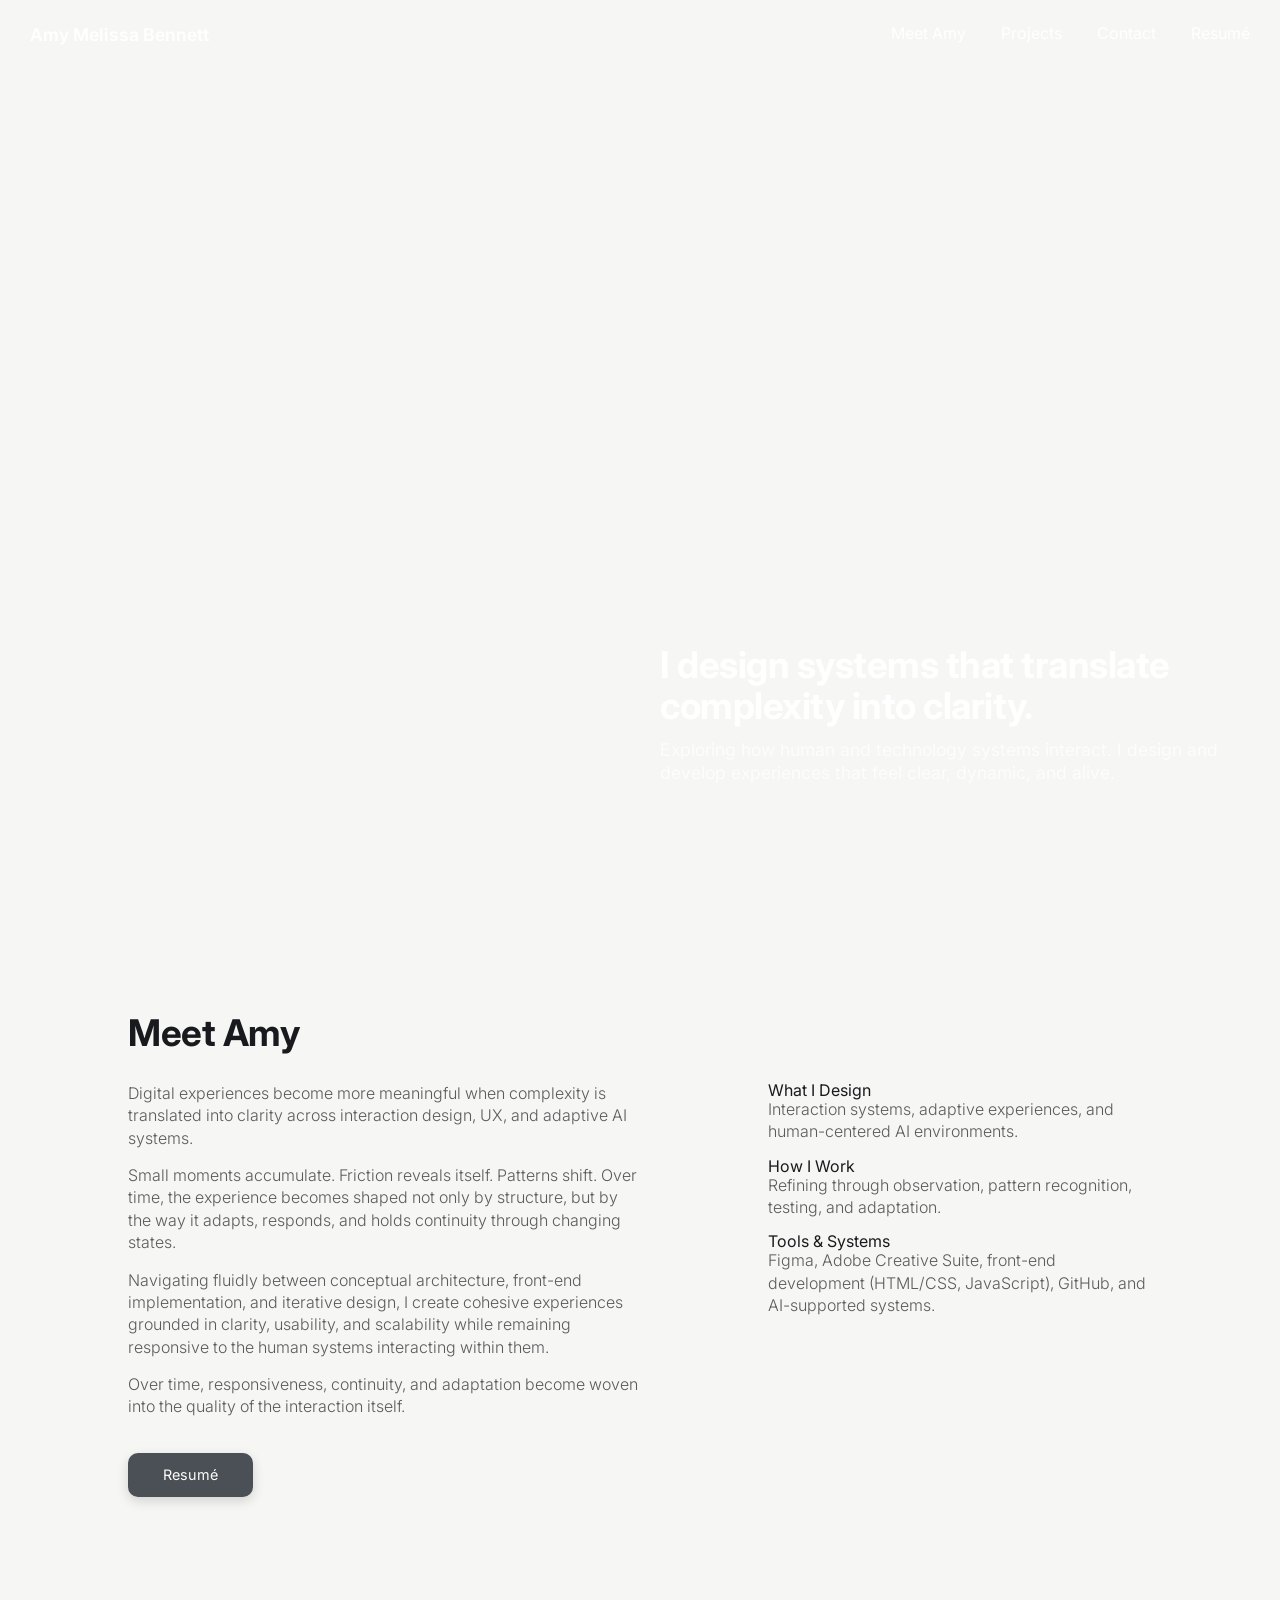
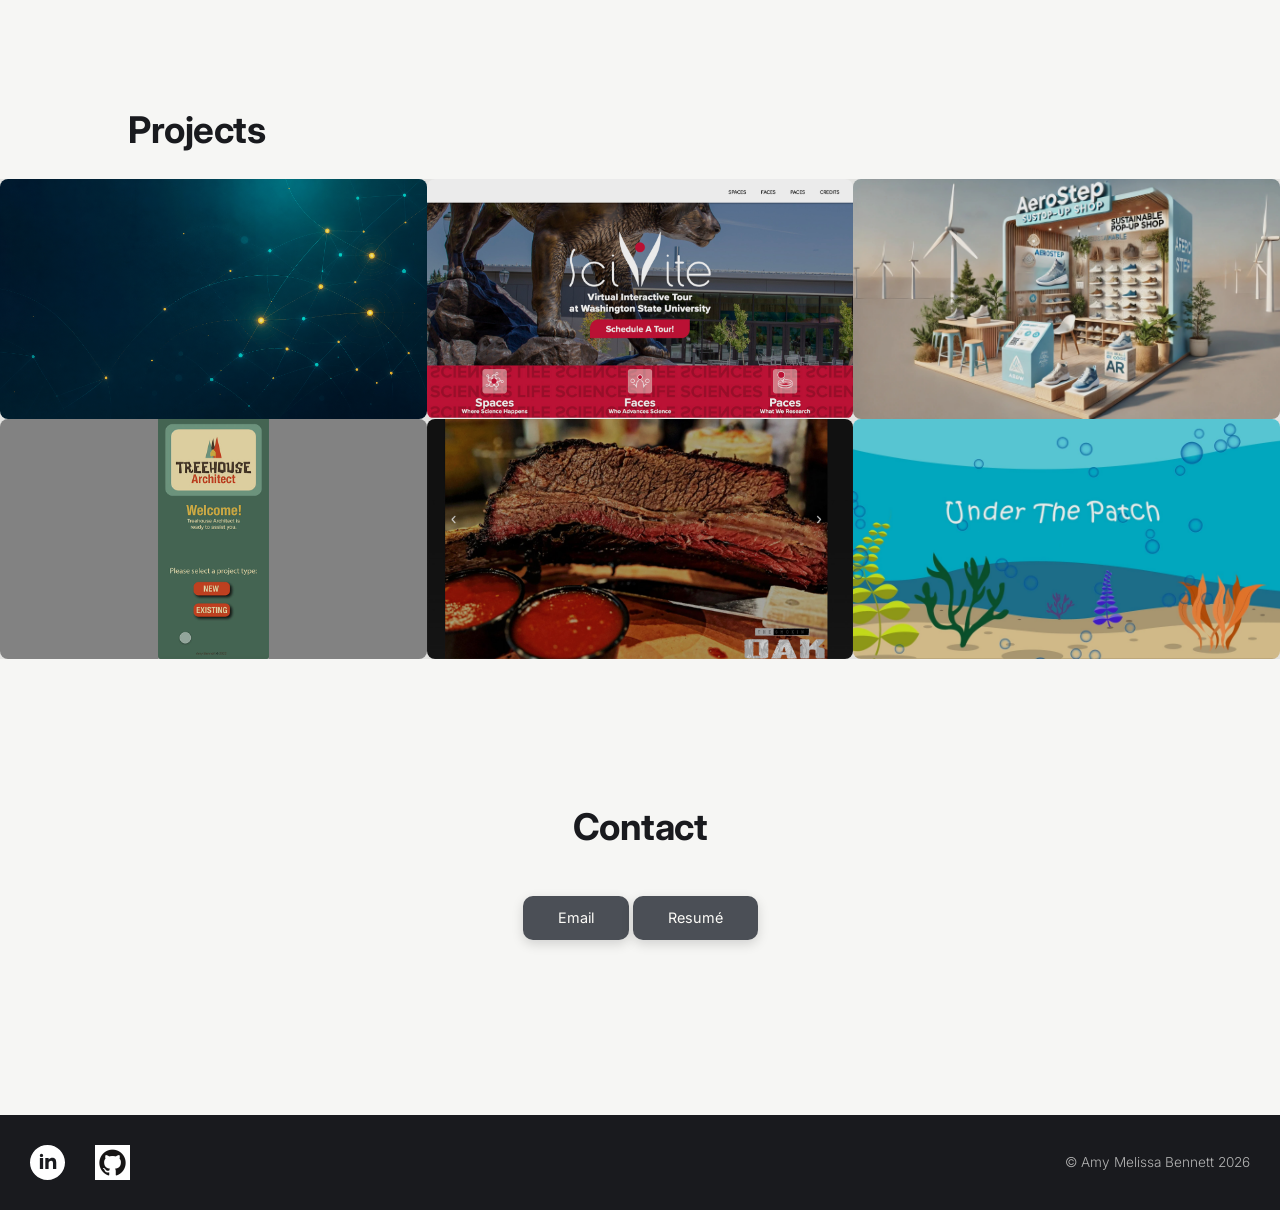
==== commit d59ac9db: "Refine portfolio ecosystem language and clarity" ====
--- a/index.html
+++ b/index.html
@@ -68,7 +68,7 @@
           <section id="top" class="full-height hero">
                <div class="hero-copy">
                     <h2>I design systems that translate complexity into clarity.</h2>
-                    <p>My work explores how human and technological systems interact. I design and develop experiences that feel intuitive, responsive, and alive.</p>
+                    <p>Exploring how human and technology systems interact. I design and develop experiences that feel clear, dynamic, and alive.</p>
                </div>
           </section>
 
@@ -77,16 +77,16 @@
                <h2 class="col-80 margin-auto">Meet Amy</h2>
                <article class="col-40 col-left">
                     <p>
-                         I move between human needs, system behavior, and implementation details to shape experiences that are clear, intuitive, and usable.
-                    </p>
-                    <p>
-                         I’m interested in how structure influences clarity: how interaction patterns emerge, where friction develops, and how systems can be shaped to feel more intuitive, adaptive, and human.
-                    </p>
-                    <p>
-                         I design across UX, interaction systems, and human-AI interaction systems, moving between conceptual architecture, front-end implementation, and iterative refinement depending on what the system requires.
-                    </p>
-                    <p>
-                         Rather than approaching design as isolated screens or visual outputs, I treat it as an evolving relationship between people, context, communication, and behavior.
+                         Digital experiences become more meaningful when complexity is translated into clarity across interaction design, UX, and adaptive AI systems.
+                    </p>
+                    <p>
+                         Small moments accumulate. Friction reveals itself. Patterns shift. Over time, the experience becomes shaped not only by structure, but by the way it adapts, responds, and holds continuity through changing states.
+                    </p>
+                    <p>
+                         Navigating fluidly between conceptual architecture, front-end implementation, and iterative design, I create cohesive experiences grounded in clarity, usability, and scalability while remaining responsive to the human systems interacting within them.
+                    </p>
+                    <p>
+                         Over time, responsiveness, continuity, and adaptation become woven into the quality of the interaction itself.
                     </p>
 
                     <a href="documents/bennett-resume.pdf" target="_blank" rel="noopener" class="primary-btn">Resumé</a>
@@ -98,10 +98,10 @@
                     <p>Interaction systems, adaptive experiences, and human-centered AI environments.</p>
                
                     <h4>How I Work</h4>
-                    <p>Iterative, systems-oriented, and detail-focused. I refine through observation, pattern recognition, testing, and adaptation.</p>
+                    <p>Refining through observation, pattern recognition, testing, and adaptation.</p>
                
                     <h4>Tools & Systems</h4>
-                    <p>Figma, Adobe Creative Suite, front-end development (HTML/CSS, JavaScript), GitHub, and AI-assisted workflows.</p>
+                    <p>Figma, Adobe Creative Suite, front-end development (HTML/CSS, JavaScript), GitHub, and AI-supported systems.</p>
                </article>
                
           </section>
